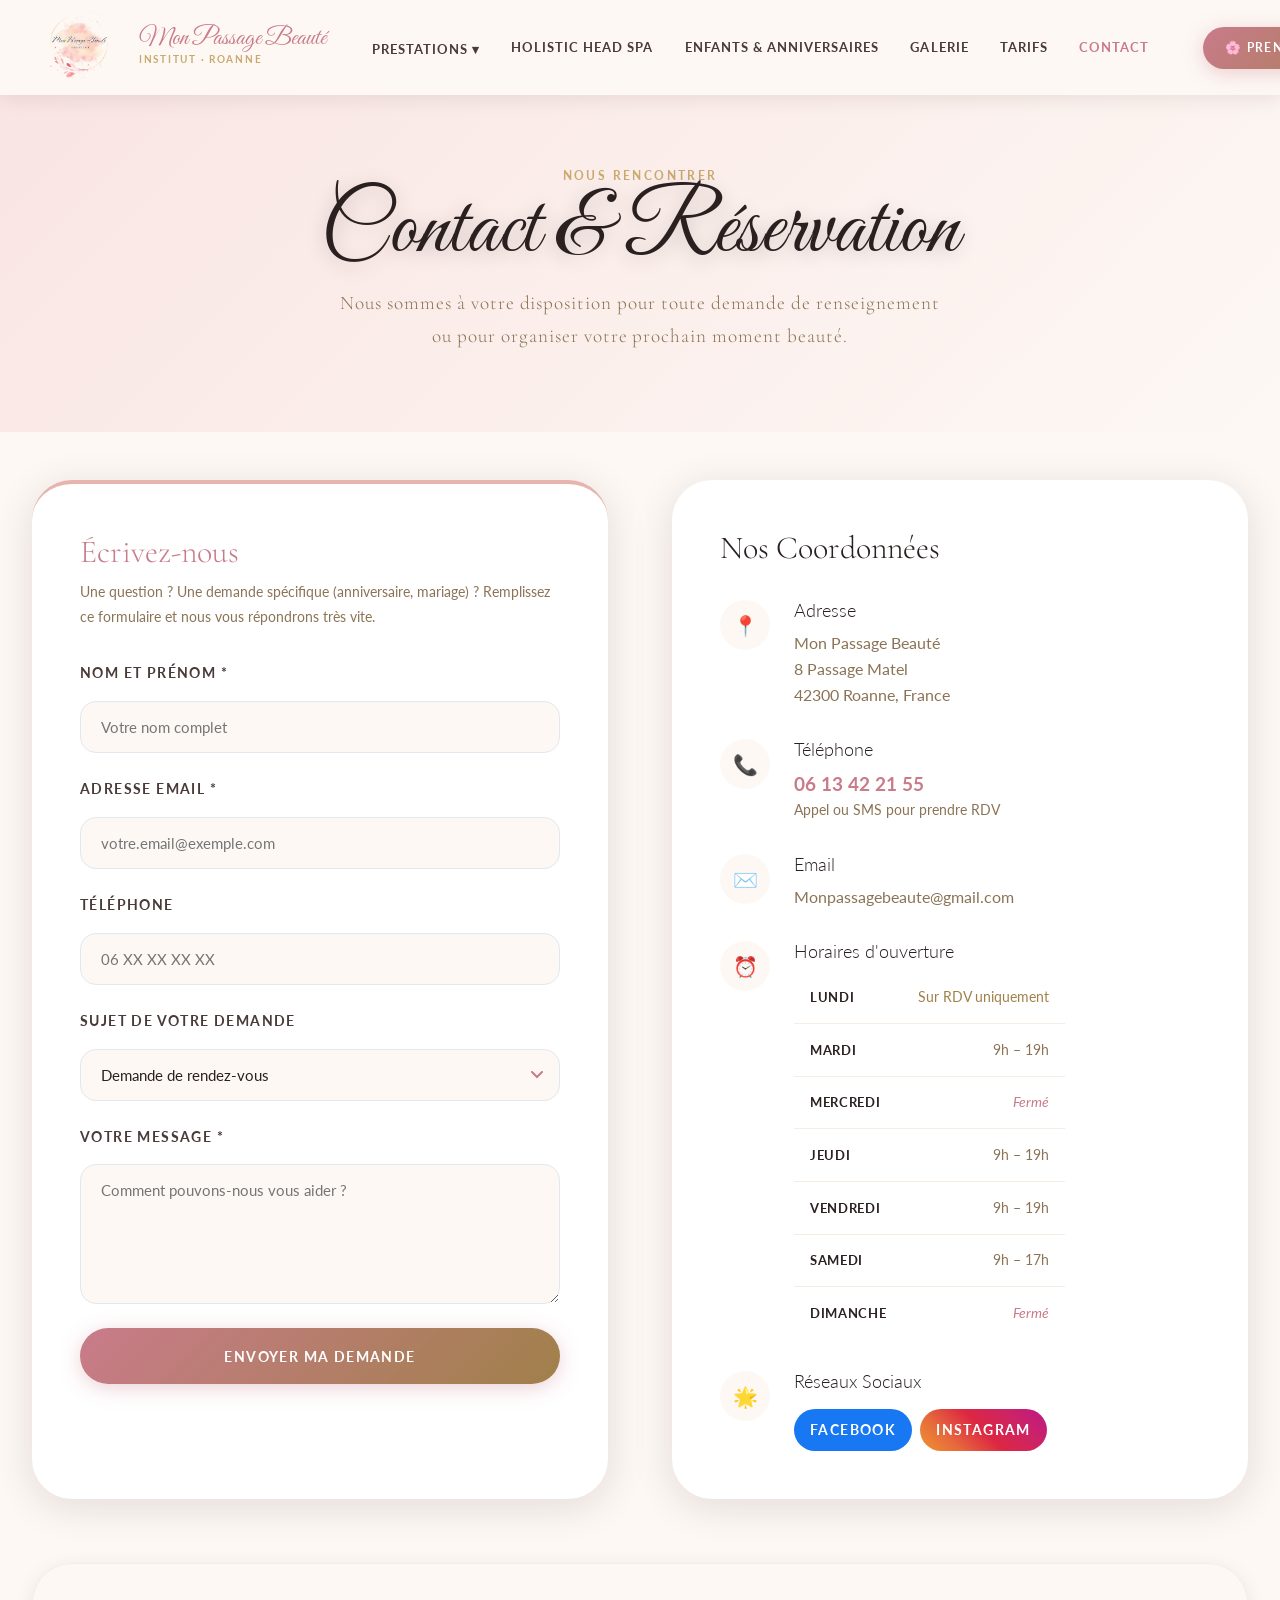
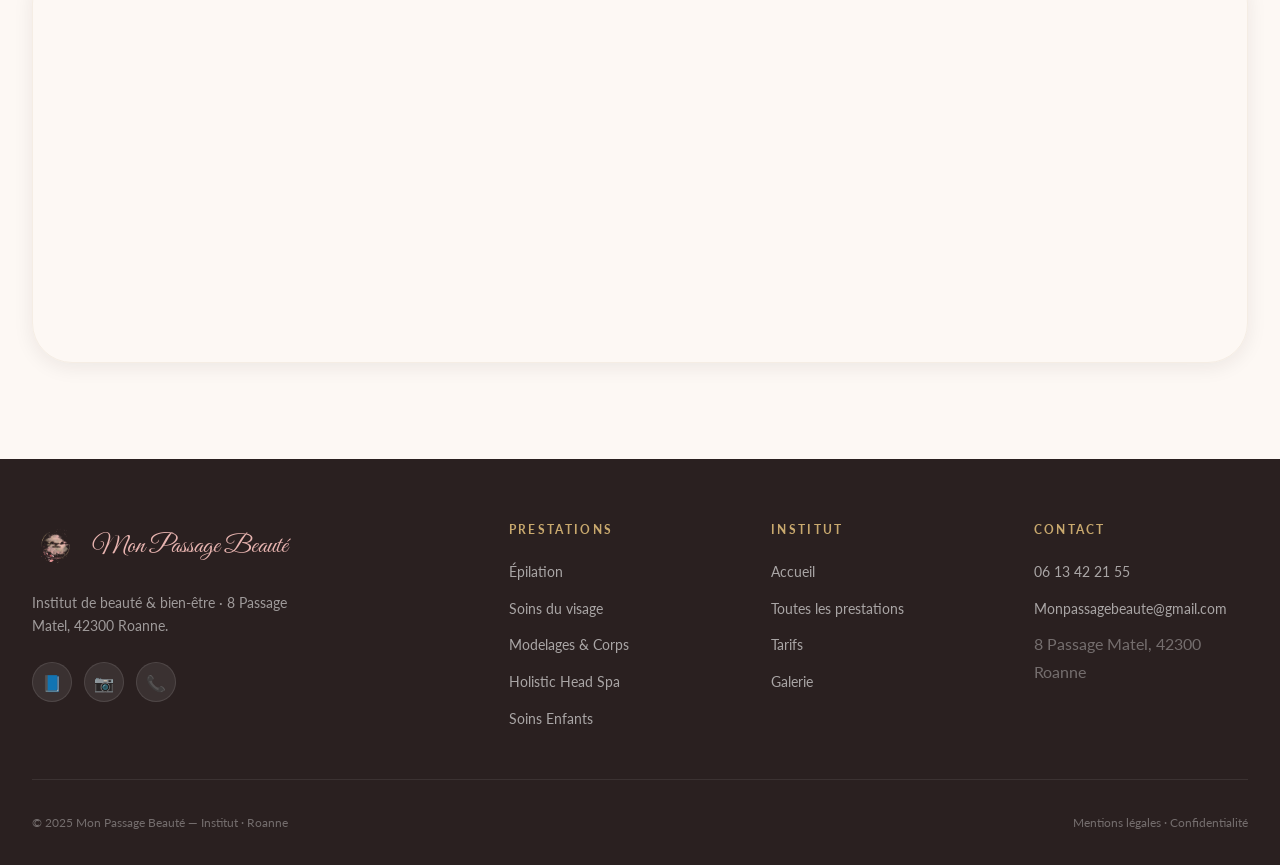
==== contact.html @ c28c37bc "feat: site Mon Passage Beaute - version initiale complete" ====
<!DOCTYPE html>
<html lang="fr">
<head>
  <meta charset="UTF-8">
  <meta name="viewport" content="width=device-width, initial-scale=1.0">
  <title>Contact & Réservation — Mon Passage Beauté · Roanne</title>
  <meta name="description" content="Prenez rendez-vous chez Mon Passage Beauté à Roanne. Contactez-nous par téléphone, email ou via notre formulaire. Institut situé au 8 Passage Matel, 42300 Roanne.">
  <link rel="stylesheet" href="css/style.css">
  <link rel="preconnect" href="https://fonts.googleapis.com">
  <link rel="preconnect" href="https://fonts.gstatic.com" crossorigin>
  <style>
    .contact-hero {
      background: linear-gradient(135deg, var(--rose-light), var(--cream));
      padding: 10rem 0 5rem;
      text-align: center;
    }
    
    .contact-grid {
      display: grid;
      grid-template-columns: 1fr 1fr;
      gap: 4rem;
      margin-top: -3rem;
      position: relative;
      z-index: 10;
    }

    .contact-card {
      background: var(--white);
      border-radius: var(--radius-xl);
      padding: 3rem;
      box-shadow: var(--shadow-card);
      border-top: 4px solid var(--rose);
    }

    /* Formulaire */
    .form-group { margin-bottom: 1.5rem; position: relative; }
    .form-label {
      display: block;
      font-size: 0.875rem;
      font-weight: 700;
      color: var(--dark-soft);
      margin-bottom: 0.5rem;
    }
    .form-control {
      width: 100%;
      padding: 1rem 1.25rem;
      border: 1px solid #e2e8f0;
      border-radius: var(--radius-md);
      background: var(--cream);
      font-family: var(--font-sans);
      font-size: 0.95rem;
      color: var(--dark);
      transition: var(--transition);
    }
    .form-control:focus {
      outline: none;
      border-color: var(--rose-deep);
      background: var(--white);
      box-shadow: 0 0 0 3px rgba(201,123,138,0.15);
    }
    .form-control.error { border-color: #ef4444; background: #fef2f2; }
    .form-error {
      color: #ef4444;
      font-size: 0.75rem;
      margin-top: 0.4rem;
      display: block;
      font-weight: 600;
    }
    .form-success {
      background: var(--rose-light);
      border: 1px solid var(--rose);
      color: var(--rose-deep);
      padding: 2rem;
      border-radius: var(--radius-lg);
      text-align: center;
      font-family: var(--font-serif);
      font-size: 1.25rem;
      animation: fadeUp 0.5s ease;
    }

    /* Infos */
    .contact-info-item {
      display: flex;
      gap: 1.5rem;
      margin-bottom: 2rem;
      align-items: flex-start;
    }
    .ci-icon {
      width: 50px; height: 50px;
      background: var(--cream);
      border-radius: 50%;
      display: flex; align-items: center; justify-content: center;
      font-size: 1.25rem;
      flex-shrink: 0;
      color: var(--rose-deep);
    }
    .ci-content h3 { font-size: 1.1rem; font-family: var(--font-sans); margin-bottom: 0.5rem; color: var(--dark); }
    .ci-content p, .ci-content a { color: var(--taupe); line-height: 1.6; }
    .ci-content a:hover { color: var(--rose-deep); text-decoration: underline; }

    /* Map */
    .map-container {
      width: 100%;
      height: 400px;
      border-radius: var(--radius-xl);
      overflow: hidden;
      margin-top: 4rem;
      box-shadow: var(--shadow-soft);
      border: 1px solid var(--cream-dark);
    }
    .map-container iframe { width: 100%; height: 100%; border: 0; }

    @media (max-width: 900px) {
      .contact-grid { grid-template-columns: 1fr; gap: 3rem; margin-top: 2rem; }
      .contact-hero { padding: 8rem 0 2rem; }
    }
  </style>
</head>
<body>

<!-- HEADER -->
<header class="header scrolled" id="header">
  <div class="header-inner">
    <a href="index.html" class="header-logo">
      <img src="assets/logo.png" alt="Logo Mon Passage Beauté" width="52" height="52">
      <div class="logo-text">
        <span class="logo-name">Mon Passage Beauté</span>
        <span class="logo-tagline">Institut · Roanne</span>
      </div>
    </a>
    <nav class="nav">
      <div class="nav-dropdown">
        <a href="prestations.html" class="nav-link">Prestations ▾</a>
        <div class="nav-dropdown-menu">
          <a href="prestations.html#epilation">💫 Épilation</a>
          <a href="prestations.html#soins-visage">✨ Soins du visage</a>
          <a href="prestations.html#modelages">🌿 Modelages & Corps</a>
          <a href="prestations.html#manucure">💅 Manucure & Pieds</a>
          <a href="prestations.html#maquillage">💋 Maquillage</a>
          <a href="prestations.html#regard">👁️ Beauté du regard</a>
        </div>
      </div>
      <a href="head-spa.html" class="nav-link">Holistic Head Spa</a>
      <a href="enfants.html" class="nav-link">Enfants & Anniversaires</a>
      <a href="galerie.html" class="nav-link">Galerie</a>
      <a href="tarifs.html" class="nav-link">Tarifs</a>
      <a href="contact.html" class="nav-link active">Contact</a>
    </nav>
    <div class="nav-cta-wrap">
      <a href="#rdv" class="btn btn-primary nav-cta">🌸 Prendre rendez-vous</a>
    </div>
    <button class="hamburger" id="hamburger" aria-label="Menu">
      <span></span><span></span><span></span>
    </button>
  </div>
</header>

<div class="mobile-nav" id="mobile-nav">
  <a href="index.html">Accueil</a>
  <div class="mobile-nav-divider"></div>
  <a href="prestations.html">Prestations</a>
  <a href="head-spa.html">Holistic Head Spa</a>
  <a href="enfants.html">Enfants & Anniversaires</a>
  <a href="galerie.html">Galerie</a>
  <a href="tarifs.html">Tarifs</a>
  <div class="mobile-nav-divider"></div>
  <a href="contact.html">Contact</a>
</div>

<!-- HERO -->
<section class="contact-hero">
  <div class="container">
    <span class="section-label reveal">Nous rencontrer</span>
    <h1 class="page-hero-title reveal delay-1" style="color: var(--dark);">Contact & Réservation</h1>
    <p class="section-subtitle reveal delay-2" style="max-width: 600px; margin: 0 auto;">Nous sommes à votre disposition pour toute demande de renseignement ou pour organiser votre prochain moment beauté.</p>
  </div>
</section>

<!-- MAIN CONTENT -->
<section class="section pt-0 pb-5" style="background: var(--cream);" id="rdv">
  <div class="container">
    <div class="contact-grid">
      
      <!-- FORMULAIRE -->
      <div class="contact-card reveal">
        <h2 style="font-family: var(--font-serif); font-size: 2rem; color: var(--rose-deep); margin-bottom: 0.5rem;">Écrivez-nous</h2>
        <p style="color: var(--taupe); font-size: 0.9rem; margin-bottom: 2rem;">Une question ? Une demande spécifique (anniversaire, mariage) ? Remplissez ce formulaire et nous vous répondrons très vite.</p>
        
        <form id="contact-form" novalidate>
          <div class="form-group">
            <label for="nom" class="form-label">Nom et Prénom *</label>
            <input type="text" id="nom" name="nom" class="form-control" placeholder="Votre nom complet" required>
          </div>
          
          <div class="form-group">
            <label for="email" class="form-label">Adresse Email *</label>
            <input type="email" id="email" name="email" class="form-control" placeholder="votre.email@exemple.com" required>
          </div>
          
          <div class="form-group">
            <label for="telephone" class="form-label">Téléphone</label>
            <input type="tel" id="telephone" name="telephone" class="form-control" placeholder="06 XX XX XX XX">
          </div>
          
          <div class="form-group">
            <label for="sujet" class="form-label">Sujet de votre demande</label>
            <select id="sujet" name="sujet" class="form-control">
              <option value="rdv">Demande de rendez-vous</option>
              <option value="info">Demande d'information</option>
              <option value="anniv">Organiser un anniversaire</option>
              <option value="mariage">Prestation mariage</option>
              <option value="autre">Autre demande</option>
            </select>
          </div>
          
          <div class="form-group">
            <label for="message" class="form-label">Votre Message *</label>
            <textarea id="message" name="message" class="form-control" rows="5" placeholder="Comment pouvons-nous vous aider ?" required></textarea>
          </div>
          
          <button type="submit" class="btn btn-primary" style="width: 100%; justify-content: center; padding: 1.2rem;">Envoyer ma demande</button>
        </form>
      </div>

      <!-- COORDONNÉES -->
      <div class="reveal delay-2">
        <div style="background: var(--white); border-radius: var(--radius-xl); padding: 3rem; box-shadow: var(--shadow-card);">
          <h2 style="font-family: var(--font-serif); font-size: 2rem; color: var(--dark); margin-bottom: 2rem;">Nos Coordonnées</h2>
          
          <div class="contact-info-item">
            <div class="ci-icon">📍</div>
            <div class="ci-content">
              <h3>Adresse</h3>
              <p>Mon Passage Beauté<br>8 Passage Matel<br>42300 Roanne, France</p>
            </div>
          </div>
          
          <div class="contact-info-item">
            <div class="ci-icon">📞</div>
            <div class="ci-content">
              <h3>Téléphone</h3>
              <p><a href="tel:0613422155" style="font-size: 1.2rem; font-weight: 700; color: var(--rose-deep);">06 13 42 21 55</a></p>
              <p style="font-size: 0.85rem;">Appel ou SMS pour prendre RDV</p>
            </div>
          </div>
          
          <div class="contact-info-item">
            <div class="ci-icon">✉️</div>
            <div class="ci-content">
              <h3>Email</h3>
              <p><a href="mailto:Monpassagebeaute@gmail.com">Monpassagebeaute@gmail.com</a></p>
            </div>
          </div>

          <div class="contact-info-item">
            <div class="ci-icon">⏰</div>
            <div class="ci-content">
              <h3>Horaires d'ouverture</h3>
              <table class="horaires-table" style="margin-top: 0.5rem; font-size: 0.9rem;">
                <tr><td>Lundi</td><td class="horaire-rdv">Sur RDV uniquement</td></tr>
                <tr><td>Mardi</td><td>9h – 19h</td></tr>
                <tr><td>Mercredi</td><td class="horaire-closed">Fermé</td></tr>
                <tr><td>Jeudi</td><td>9h – 19h</td></tr>
                <tr><td>Vendredi</td><td>9h – 19h</td></tr>
                <tr><td>Samedi</td><td>9h – 17h</td></tr>
                <tr><td>Dimanche</td><td class="horaire-closed">Fermé</td></tr>
              </table>
            </div>
          </div>
          
          <div class="contact-info-item" style="margin-bottom: 0;">
            <div class="ci-icon">🌟</div>
            <div class="ci-content">
              <h3>Réseaux Sociaux</h3>
              <div class="flex gap-1 mt-2">
                <a href="https://www.facebook.com/monpassagebeaute" target="_blank" rel="noopener" class="btn" style="background: #1877F2; color: white; border: none; padding: 0.6rem 1rem;">Facebook</a>
                <a href="https://www.instagram.com/monpassagebeaute" target="_blank" rel="noopener" class="btn" style="background: linear-gradient(45deg, #f09433, #e6683c, #dc2743, #cc2366, #bc1888); color: white; border: none; padding: 0.6rem 1rem;">Instagram</a>
              </div>
            </div>
          </div>
        </div>
      </div>
    </div>

    <!-- MAP -->
    <div class="map-container reveal">
      <iframe 
        src="https://www.google.com/maps/embed?pb=!1m18!1m12!1m3!1d2771.691888998031!2d4.072213776269931!3d46.03728397108343!2m3!1f0!2f0!3f0!3m2!1i1024!2i768!4f13.1!3m3!1m2!1s0x47f4019a3b906a5b%3A0x6b5c3b123456789!2s8%20Passage%20Matel%2C%2042300%20Roanne!5e0!3m2!1sfr!2sfr!4v1700000000000!5m2!1sfr!2sfr" 
        allowfullscreen="" 
        loading="lazy" 
        referrerpolicy="no-referrer-when-downgrade"
        title="Carte Google Maps Institut Mon Passage Beauté">
      </iframe>
    </div>
  </div>
</section>

<!-- FOOTER -->
<footer class="footer">
  <div class="container">
    <div class="footer-grid">
      <div class="footer-brand">
        <div class="footer-logo">
          <img src="assets/logo.png" alt="Logo Mon Passage Beauté" width="48" height="48">
          <span class="footer-brand-name">Mon Passage Beauté</span>
        </div>
        <p class="footer-brand-desc">Institut de beauté & bien-être · 8 Passage Matel, 42300 Roanne.</p>
        <div class="footer-socials">
          <a href="https://www.facebook.com/monpassagebeaute" target="_blank" rel="noopener" class="footer-social">📘</a>
          <a href="https://www.instagram.com/monpassagebeaute" target="_blank" rel="noopener" class="footer-social">📷</a>
          <a href="tel:0613422155" class="footer-social">📞</a>
        </div>
      </div>
      <div class="footer-col">
        <h4>Prestations</h4>
        <ul class="footer-links">
          <li><a href="prestations.html#epilation">Épilation</a></li>
          <li><a href="prestations.html#soins-visage">Soins du visage</a></li>
          <li><a href="prestations.html#modelages">Modelages & Corps</a></li>
          <li><a href="head-spa.html">Holistic Head Spa</a></li>
          <li><a href="enfants.html">Soins Enfants</a></li>
        </ul>
      </div>
      <div class="footer-col">
        <h4>Institut</h4>
        <ul class="footer-links">
          <li><a href="index.html">Accueil</a></li>
          <li><a href="prestations.html">Toutes les prestations</a></li>
          <li><a href="tarifs.html">Tarifs</a></li>
          <li><a href="galerie.html">Galerie</a></li>
        </ul>
      </div>
      <div class="footer-col">
        <h4>Contact</h4>
        <ul class="footer-links">
          <li><a href="tel:0613422155">06 13 42 21 55</a></li>
          <li><a href="mailto:Monpassagebeaute@gmail.com">Monpassagebeaute@gmail.com</a></li>
          <li><span style="color: rgba(255,255,255,0.35);">8 Passage Matel, 42300 Roanne</span></li>
        </ul>
      </div>
    </div>
    <div class="footer-bottom">
      <p>© 2025 Mon Passage Beauté — Institut · Roanne</p>
      <p><a href="#" style="color: rgba(255,255,255,0.35);">Mentions légales</a> · <a href="#" style="color: rgba(255,255,255,0.35);">Confidentialité</a></p>
    </div>
  </div>
</footer>

<button class="scroll-top" id="scroll-top">↑</button>

<script src="js/main.js?v=2"></script>
</body>
</html>
---- css/style.css ----
/* ============================================================
   MON PASSAGE BEAUTÉ — Design System Complet
   ============================================================ */

/* ── Google Fonts ── */
@import url('https://fonts.googleapis.com/css2?family=Great+Vibes&family=Cormorant+Garamond:ital,wght@0,300;0,400;0,500;0,600;1,300;1,400&family=Lato:wght@300;400;700&display=swap');

/* ── Variables CSS ── */
:root {
  --cream:       #fdf8f4;
  --cream-dark:  #f5ede4;
  --rose-light:  #f9e4e2;
  --rose:        #e8b4b0;
  --rose-deep:   #c97b8a;
  --gold:        #c9a96e;
  --gold-light:  #e8d5b0;
  --gold-dark:   #a0804a;
  --taupe:       #8b7355;
  --taupe-light: #b5a08a;
  --dark:        #2a2020;
  --dark-soft:   #4a3a3a;
  --white:       #ffffff;

  --font-script: 'Great Vibes', cursive;
  --font-serif:  'Cormorant Garamond', Georgia, serif;
  --font-sans:   'Lato', sans-serif;

  --shadow-soft: 0 4px 20px rgba(42, 20, 20, 0.08);
  --shadow-card: 0 8px 40px rgba(42, 20, 20, 0.12);
  --shadow-hover:0 16px 60px rgba(42, 20, 20, 0.18);

  --radius-sm:   8px;
  --radius-md:   16px;
  --radius-lg:   24px;
  --radius-xl:   40px;

  --transition:  all 0.35s cubic-bezier(0.4, 0, 0.2, 1);
  --transition-slow: all 0.6s cubic-bezier(0.4, 0, 0.2, 1);

  --max-width:   1280px;
  --header-h:    95px;
}

/* ── Reset & Base ── */
*, *::before, *::after { box-sizing: border-box; margin: 0; padding: 0; }

html { font-size: 16px; }

body {
  font-family: var(--font-sans);
  background-color: var(--cream);
  color: var(--dark);
  line-height: 1.7;
}

img { max-width: 100%; height: auto; display: block; }
a  { color: inherit; text-decoration: none; }
ul { list-style: none; }
button { cursor: pointer; border: none; background: none; font-family: inherit; }

/* ── Typography ── */
.script    { font-family: var(--font-script); }
.serif     { font-family: var(--font-serif); }
.sans      { font-family: var(--font-sans); }

h1, h2, h3, h4 { font-family: var(--font-serif); font-weight: 300; line-height: 1.25; color: var(--dark); }

.section-title {
  font-family: var(--font-script);
  font-size: clamp(2.5rem, 5vw, 3.8rem);
  color: var(--rose-deep);
  line-height: 1.1;
  margin-bottom: 0.5rem;
}

.section-subtitle {
  font-family: var(--font-serif);
  font-size: clamp(1rem, 2vw, 1.2rem);
  color: var(--taupe);
  font-weight: 300;
  letter-spacing: 0.05em;
  margin-bottom: 1rem;
}

.section-label {
  font-family: var(--font-sans);
  font-size: 0.75rem;
  font-weight: 700;
  letter-spacing: 0.2em;
  text-transform: uppercase;
  color: var(--gold);
}

/* ── Layout ── */
.container {
  max-width: var(--max-width);
  margin: 0 auto;
  padding: 0 2rem;
}

.section {
  padding: 6rem 0;
}

.section-header {
  text-align: center;
  margin-bottom: 4rem;
}

.section-divider {
  width: 80px;
  height: 2px;
  background: linear-gradient(90deg, transparent, var(--gold), transparent);
  margin: 1.5rem auto;
}

/* ── Buttons ── */
.btn {
  display: inline-flex;
  align-items: center;
  gap: 0.5rem;
  padding: 0.9rem 2.2rem;
  border-radius: var(--radius-xl);
  font-family: var(--font-sans);
  font-size: 0.875rem;
  font-weight: 700;
  letter-spacing: 0.1em;
  text-transform: uppercase;
  transition: var(--transition);
  white-space: nowrap;
}

.btn-primary {
  background: linear-gradient(135deg, var(--rose-deep), var(--gold-dark));
  color: var(--white);
  box-shadow: 0 4px 20px rgba(201, 123, 138, 0.35);
}
.btn-primary:hover {
  transform: translateY(-3px);
  box-shadow: 0 8px 30px rgba(201, 123, 138, 0.5);
}

.btn-secondary {
  background: transparent;
  color: var(--rose-deep);
  border: 1.5px solid var(--rose-deep);
}
.btn-secondary:hover {
  background: var(--rose-deep);
  color: var(--white);
  transform: translateY(-2px);
}

.btn-gold {
  background: linear-gradient(135deg, var(--gold), var(--gold-dark));
  color: var(--white);
  box-shadow: 0 4px 20px rgba(201, 169, 110, 0.35);
}
.btn-gold:hover {
  transform: translateY(-3px);
  box-shadow: 0 8px 30px rgba(201, 169, 110, 0.5);
}

.btn-ghost {
  background: rgba(255,255,255,0.15);
  color: var(--white);
  border: 1.5px solid rgba(255,255,255,0.5);
  backdrop-filter: blur(8px);
}
.btn-ghost:hover {
  background: rgba(255,255,255,0.25);
  border-color: var(--white);
  transform: translateY(-2px);
}

/* ── Header ── */
.header {
  position: fixed;
  top: 0; left: 0; right: 0;
  z-index: 1000;
  height: var(--header-h);
  display: flex;
  align-items: center;
  transition: var(--transition);
  padding: 0 2rem;
}

.header.transparent {
  background: transparent;
}

.header.scrolled {
  background: rgba(253, 248, 244, 0.97);
  backdrop-filter: blur(20px);
  box-shadow: 0 2px 20px rgba(42,20,20,0.1);
}

.header-inner {
  max-width: var(--max-width);
  width: 100%;
  margin: 0 auto;
  display: flex;
  align-items: center;
  justify-content: space-between;
  gap: 2rem;
}

.header-logo {
  display: flex;
  align-items: center;
  gap: 0.75rem;
  flex-shrink: 0;
}

.header-logo img {
  width: 95px;
  height: 95px;
  object-fit: contain;
  transition: var(--transition);
}

.header-logo:hover img { transform: scale(1.06); }

.logo-text {
  display: flex;
  flex-direction: column;
}

.logo-name {
  font-family: var(--font-script);
  font-size: 1.55rem;
  color: var(--rose-deep);
  line-height: 1;
}

.header.transparent .logo-name { color: var(--white); text-shadow: 0 2px 8px rgba(0,0,0,0.3); }

.logo-tagline {
  font-family: var(--font-sans);
  font-size: 0.6rem;
  font-weight: 700;
  letter-spacing: 0.18em;
  text-transform: uppercase;
  color: var(--gold);
}

.header.transparent .logo-tagline { color: var(--gold-light); }

.nav {
  display: flex;
  align-items: center;
  gap: 0.25rem;
}

.nav-link {
  font-family: var(--font-sans);
  font-size: 0.8rem;
  font-weight: 700;
  letter-spacing: 0.08em;
  text-transform: uppercase;
  color: var(--dark-soft);
  padding: 0.5rem 0.85rem;
  border-radius: var(--radius-sm);
  transition: var(--transition);
  white-space: nowrap;
}

.nav-link:hover { color: var(--rose-deep); background: var(--rose-light); }
.nav-link.active { color: var(--rose-deep); }

.header.transparent .nav-link { color: rgba(255,255,255,0.9); }
.header.transparent .nav-link:hover { color: var(--white); background: rgba(255,255,255,0.15); }

.nav-dropdown {
  position: relative;
}

.nav-dropdown-menu {
  position: absolute;
  top: calc(100% + 0.5rem);
  left: 50%;
  transform: translateX(-50%) translateY(-10px);
  min-width: 220px;
  background: var(--white);
  border-radius: var(--radius-md);
  box-shadow: var(--shadow-card);
  padding: 0.75rem;
  opacity: 0;
  visibility: hidden;
  transition: var(--transition);
  z-index: 100;
}

.nav-dropdown:hover .nav-dropdown-menu {
  opacity: 1;
  visibility: visible;
  transform: translateX(-50%) translateY(0);
}

.nav-dropdown-menu a {
  display: block;
  padding: 0.6rem 1rem;
  font-size: 0.82rem;
  color: var(--dark-soft);
  border-radius: var(--radius-sm);
  transition: var(--transition);
  letter-spacing: 0.05em;
}

.nav-dropdown-menu a:hover {
  background: var(--rose-light);
  color: var(--rose-deep);
  padding-left: 1.4rem;
}

.nav-cta {
  margin-left: 0.5rem;
  padding: 0.65rem 1.4rem;
  font-size: 0.78rem;
}

/* Hamburger */
.hamburger {
  display: none;
  flex-direction: column;
  gap: 5px;
  padding: 8px;
  border-radius: var(--radius-sm);
  z-index: 1001;
}

.hamburger span {
  display: block;
  width: 24px;
  height: 2px;
  background: var(--dark);
  border-radius: 2px;
  transition: var(--transition);
}

.header.transparent .hamburger span { background: var(--white); }

.hamburger.active span:nth-child(1) { transform: translateY(7px) rotate(45deg); }
.hamburger.active span:nth-child(2) { opacity: 0; }
.hamburger.active span:nth-child(3) { transform: translateY(-7px) rotate(-45deg); }

/* Mobile Nav */
.mobile-nav {
  display: none;
  position: fixed;
  top: 0; left: 0; right: 0; bottom: 0;
  background: var(--cream);
  z-index: 999;
  flex-direction: column;
  align-items: center;
  justify-content: center;
  gap: 1.5rem;
  opacity: 0;
  transition: var(--transition-slow);
}

.mobile-nav.open {
  opacity: 1;
}

.mobile-nav a {
  font-family: var(--font-serif);
  font-size: 1.8rem;
  font-weight: 300;
  color: var(--dark);
  transition: var(--transition);
  text-align: center;
}

.mobile-nav a:hover { color: var(--rose-deep); }

.mobile-nav-divider {
  width: 40px;
  height: 1px;
  background: var(--gold);
  margin: 0.5rem 0;
}

/* ── Hero ── */
.hero {
  position: relative;
  height: 100vh;
  min-height: 600px;
  display: flex;
  align-items: center;
  justify-content: center;
  overflow: hidden;
  text-align: center;
}

.hero-bg {
  position: absolute;
  inset: 0;
  background-size: cover;
  background-position: center;
  background-repeat: no-repeat;
  transform: scale(1.05);
  transition: transform 8s ease;
}

.hero-bg::after {
  content: '';
  position: absolute;
  inset: 0;
  background: linear-gradient(
    to bottom,
    rgba(42, 20, 20, 0.25) 0%,
    rgba(42, 20, 20, 0.45) 50%,
    rgba(42, 20, 20, 0.65) 100%
  );
}

.hero.loaded .hero-bg { transform: scale(1); }

.hero-content {
  position: relative;
  z-index: 1;
  max-width: 900px;
  padding: 0 2rem;
}

.hero-label {
  display: inline-block;
  font-size: 0.75rem;
  font-weight: 700;
  letter-spacing: 0.25em;
  text-transform: uppercase;
  color: var(--gold-light);
  margin-bottom: 1.5rem;
  opacity: 0;
  transform: translateY(20px);
  animation: fadeUp 0.8s 0.3s ease forwards;
}

.hero-title {
  font-family: var(--font-script);
  font-size: clamp(3.5rem, 9vw, 7rem);
  color: var(--white);
  line-height: 1;
  text-shadow: 0 4px 30px rgba(0,0,0,0.3);
  margin-bottom: 0.5rem;
  opacity: 0;
  transform: translateY(30px);
  animation: fadeUp 0.9s 0.5s ease forwards;
}

.hero-subtitle {
  font-family: var(--font-serif);
  font-size: clamp(1.1rem, 2.5vw, 1.5rem);
  color: rgba(255,255,255,0.9);
  font-weight: 300;
  letter-spacing: 0.05em;
  margin-bottom: 2.5rem;
  opacity: 0;
  transform: translateY(20px);
  animation: fadeUp 0.9s 0.7s ease forwards;
}

.hero-ctas {
  display: flex;
  gap: 1rem;
  justify-content: center;
  flex-wrap: wrap;
  opacity: 0;
  transform: translateY(20px);
  animation: fadeUp 0.9s 0.9s ease forwards;
}

.hero-scroll {
  position: absolute;
  bottom: 2rem;
  left: 50%;
  transform: translateX(-50%);
  display: flex;
  flex-direction: column;
  align-items: center;
  gap: 0.5rem;
  color: rgba(255,255,255,0.7);
  font-size: 0.7rem;
  letter-spacing: 0.15em;
  text-transform: uppercase;
  animation: bounce 2s infinite;
  z-index: 1;
}

.hero-scroll::after {
  content: '';
  width: 1px;
  height: 40px;
  background: linear-gradient(to bottom, rgba(255,255,255,0.7), transparent);
}

/* ── Cards ── */
.card {
  background: var(--white);
  border-radius: var(--radius-lg);
  overflow: hidden;
  box-shadow: var(--shadow-soft);
  transition: var(--transition);
}

.card:hover {
  transform: translateY(-6px);
  box-shadow: var(--shadow-hover);
}

.card-img {
  width: 100%;
  aspect-ratio: 4/3;
  object-fit: cover;
  transition: var(--transition-slow);
}

.card:hover .card-img { transform: scale(1.04); }

.card-body {
  padding: 1.75rem;
}

.card-category {
  font-size: 0.7rem;
  font-weight: 700;
  letter-spacing: 0.2em;
  text-transform: uppercase;
  color: var(--gold);
  margin-bottom: 0.5rem;
}

.card-title {
  font-family: var(--font-serif);
  font-size: 1.25rem;
  color: var(--dark);
  margin-bottom: 0.5rem;
}

.card-desc {
  font-size: 0.9rem;
  color: var(--taupe);
  line-height: 1.6;
  margin-bottom: 1.25rem;
}

.card-footer {
  display: flex;
  align-items: center;
  justify-content: space-between;
  gap: 0.5rem;
  flex-wrap: wrap;
}

.price-badge {
  font-family: var(--font-serif);
  font-size: 1.3rem;
  font-weight: 400;
  color: var(--rose-deep);
}

.duration-badge {
  font-size: 0.78rem;
  color: var(--taupe-light);
  background: var(--cream-dark);
  padding: 0.25rem 0.75rem;
  border-radius: 20px;
}

/* ── Prestation Category Grid ── */
.categories-grid {
  display: grid;
  grid-template-columns: repeat(auto-fill, minmax(260px, 1fr));
  gap: 1.5rem;
}

.category-card {
  position: relative;
  border-radius: var(--radius-lg);
  overflow: hidden;
  aspect-ratio: 3/2;
  cursor: pointer;
  background: var(--cream-dark);
  transition: var(--transition);
}

.category-card:hover { transform: translateY(-4px); box-shadow: var(--shadow-hover); }

.category-card-bg {
  position: absolute;
  inset: 0;
  background-size: cover;
  background-position: center;
  transition: var(--transition-slow);
}

.category-card:hover .category-card-bg { transform: scale(1.06); }

.category-card-overlay {
  position: absolute;
  inset: 0;
  background: linear-gradient(to top, rgba(42,20,20,0.75) 0%, rgba(42,20,20,0.1) 60%);
  transition: var(--transition);
}

.category-card:hover .category-card-overlay {
  background: linear-gradient(to top, rgba(201,123,138,0.8) 0%, rgba(42,20,20,0.2) 60%);
}

.category-card-icon {
  position: absolute;
  top: 1rem;
  right: 1rem;
  width: 44px;
  height: 44px;
  background: rgba(255,255,255,0.2);
  backdrop-filter: blur(8px);
  border-radius: 50%;
  display: flex;
  align-items: center;
  justify-content: center;
  font-size: 1.3rem;
  border: 1px solid rgba(255,255,255,0.3);
}

.category-card-content {
  position: absolute;
  bottom: 0;
  left: 0; right: 0;
  padding: 1.5rem;
}

.category-card-title {
  font-family: var(--font-serif);
  font-size: 1.2rem;
  color: var(--white);
  font-weight: 400;
  margin-bottom: 0.25rem;
}

.category-card-count {
  font-size: 0.75rem;
  color: rgba(255,255,255,0.75);
  letter-spacing: 0.1em;
}

/* ── Prestation List (tarifs style) ── */
.prestation-list { display: flex; flex-direction: column; gap: 0; }

.prestation-item {
  display: flex;
  align-items: baseline;
  justify-content: space-between;
  gap: 1rem;
  padding: 1rem 0;
  border-bottom: 1px dashed var(--cream-dark);
  transition: var(--transition);
}

.prestation-item:last-child { border-bottom: none; }
.prestation-item:hover { padding-left: 0.5rem; }

.prestation-name {
  font-family: var(--font-serif);
  font-size: 1rem;
  color: var(--dark-soft);
  flex: 1;
}

.prestation-duration {
  font-size: 0.78rem;
  color: var(--taupe-light);
  white-space: nowrap;
}

.prestation-dots {
  flex: 1;
  border-bottom: 1px dotted var(--rose-light);
  margin: 0 0.5rem;
  min-width: 20px;
}

.prestation-price {
  font-family: var(--font-serif);
  font-size: 1.1rem;
  color: var(--rose-deep);
  white-space: nowrap;
  font-weight: 400;
}

.prestation-confirm {
  font-size: 0.7rem;
  color: var(--gold);
  font-style: italic;
}

/* ── Tarif Section ── */
.tarif-category {
  background: var(--white);
  border-radius: var(--radius-lg);
  padding: 2.5rem;
  box-shadow: var(--shadow-soft);
  margin-bottom: 2rem;
}

.tarif-category-header {
  display: flex;
  align-items: center;
  gap: 1rem;
  margin-bottom: 2rem;
  padding-bottom: 1.25rem;
  border-bottom: 1px solid var(--rose-light);
}

.tarif-category-icon {
  width: 52px;
  height: 52px;
  background: var(--rose-light);
  border-radius: 50%;
  display: flex;
  align-items: center;
  justify-content: center;
  font-size: 1.4rem;
  flex-shrink: 0;
}

.tarif-category-name {
  font-family: var(--font-script);
  font-size: 2rem;
  color: var(--rose-deep);
}

/* ── Head Spa Cards ── */
.headspa-grid {
  display: flex;
  flex-wrap: wrap;
  justify-content: center;
  gap: 2rem;
}

.headspa-card {
  width: 100%;
  max-width: 360px;
  background: var(--white);
  border-radius: var(--radius-lg);
  overflow: hidden;
  box-shadow: var(--shadow-soft);
  transition: var(--transition);
  border: 1px solid var(--rose-light);
}

.headspa-card:hover {
  transform: translateY(-6px);
  box-shadow: var(--shadow-hover);
  border-color: var(--gold-light);
}

.headspa-card-img {
  width: 100%;
  aspect-ratio: 16/9;
  object-fit: cover;
  object-position: center top;
  transition: var(--transition-slow);
  filter: brightness(0.95);
}

.headspa-card:hover .headspa-card-img {
  transform: scale(1.04);
  filter: brightness(1);
}

.headspa-card-body {
  padding: 2rem;
}

.headspa-card-tag {
  display: inline-block;
  font-size: 0.7rem;
  font-weight: 700;
  letter-spacing: 0.2em;
  text-transform: uppercase;
  color: var(--white);
  background: linear-gradient(135deg, var(--gold), var(--gold-dark));
  padding: 0.3rem 0.9rem;
  border-radius: 20px;
  margin-bottom: 1rem;
}

.headspa-card-title {
  font-family: var(--font-script);
  font-size: 2rem;
  color: var(--rose-deep);
  margin-bottom: 0.25rem;
  line-height: 1.1;
}

.headspa-card-meta {
  display: flex;
  gap: 1rem;
  align-items: center;
  margin-bottom: 1.5rem;
}

.headspa-duration {
  font-size: 0.85rem;
  color: var(--taupe);
  display: flex;
  align-items: center;
  gap: 0.35rem;
}

.headspa-price {
  font-family: var(--font-serif);
  font-size: 1.6rem;
  color: var(--rose-deep);
}

.headspa-features {
  display: flex;
  flex-direction: column;
  gap: 0.5rem;
  margin-bottom: 1.75rem;
}

.headspa-feature {
  display: flex;
  align-items: flex-start;
  gap: 0.6rem;
  font-size: 0.875rem;
  color: var(--dark-soft);
  line-height: 1.5;
}

.headspa-feature::before {
  content: '✦';
  color: var(--gold);
  font-size: 0.6rem;
  margin-top: 0.35rem;
  flex-shrink: 0;
}

/* ── Enfants Cards ── */
.enfants-grid {
  display: grid;
  grid-template-columns: repeat(auto-fill, minmax(240px, 1fr));
  gap: 1.5rem;
}

.enfant-card {
  background: var(--white);
  border-radius: var(--radius-lg);
  padding: 2rem;
  box-shadow: var(--shadow-soft);
  text-align: center;
  transition: var(--transition);
  border-top: 3px solid var(--rose);
}

.enfant-card:hover {
  transform: translateY(-6px);
  box-shadow: var(--shadow-hover);
  border-top-color: var(--rose-deep);
}

.enfant-card-emoji {
  font-size: 2.5rem;
  margin-bottom: 1rem;
  display: block;
}

.enfant-card-title {
  font-family: var(--font-serif);
  font-size: 1.15rem;
  color: var(--dark);
  margin-bottom: 0.35rem;
}

.enfant-card-desc {
  font-size: 0.85rem;
  color: var(--taupe);
  margin-bottom: 1.25rem;
  min-height: 3rem;
}

.enfant-card-footer {
  display: flex;
  justify-content: center;
  gap: 1rem;
  align-items: center;
}

/* ── Galerie ── */
.gallery-grid {
  display: grid;
  grid-template-columns: repeat(3, 1fr);
  gap: 0.75rem;
}

.gallery-item {
  position: relative;
  overflow: hidden;
  border-radius: var(--radius-md);
  cursor: pointer;
  aspect-ratio: 1;
  background: var(--cream-dark);
}

.gallery-item:first-child,
.gallery-item:nth-child(4) {
  grid-column: span 2;
  aspect-ratio: 2/1;
}

.gallery-item img {
  width: 100%;
  height: 100%;
  object-fit: cover;
  transition: var(--transition-slow);
}

.gallery-item:hover img { transform: scale(1.08); }

.gallery-overlay {
  position: absolute;
  inset: 0;
  background: rgba(201,123,138,0);
  display: flex;
  align-items: center;
  justify-content: center;
  transition: var(--transition);
  color: var(--white);
  font-size: 2rem;
}

.gallery-item:hover .gallery-overlay {
  background: rgba(201,123,138,0.4);
}

/* Gallery Placeholder */
.gallery-placeholder {
  display: flex;
  flex-direction: column;
  align-items: center;
  justify-content: center;
  gap: 0.75rem;
  background: linear-gradient(135deg, var(--cream-dark), var(--rose-light));
  color: var(--taupe);
  font-size: 0.8rem;
  text-align: center;
  padding: 1rem;
  border: 2px dashed var(--rose);
}

.gallery-placeholder .ph-icon {
  font-size: 2.5rem;
  opacity: 0.5;
}

/* ── Lightbox ── */
.lightbox {
  position: fixed;
  inset: 0;
  background: rgba(0,0,0,0.92);
  z-index: 9999;
  display: flex;
  align-items: center;
  justify-content: center;
  padding: 2rem;
  opacity: 0;
  visibility: hidden;
  transition: var(--transition);
}

.lightbox.open {
  opacity: 1;
  visibility: visible;
}

.lightbox img {
  max-width: 100%;
  max-height: 90vh;
  object-fit: contain;
  border-radius: var(--radius-md);
}

.lightbox-close {
  position: absolute;
  top: 1.5rem;
  right: 1.5rem;
  width: 48px;
  height: 48px;
  background: rgba(255,255,255,0.15);
  border-radius: 50%;
  display: flex;
  align-items: center;
  justify-content: center;
  color: var(--white);
  font-size: 1.5rem;
  cursor: pointer;
  transition: var(--transition);
}

.lightbox-close:hover { background: rgba(255,255,255,0.25); }

/* ── Info Section ── */
.info-grid {
  display: grid;
  grid-template-columns: repeat(3, 1fr);
  gap: 2rem;
}

.info-card {
  text-align: center;
  padding: 2.5rem 2rem;
  background: var(--white);
  border-radius: var(--radius-lg);
  box-shadow: var(--shadow-soft);
  transition: var(--transition);
}

.info-card:hover { transform: translateY(-4px); box-shadow: var(--shadow-card); }

.info-card-icon {
  width: 64px;
  height: 64px;
  background: linear-gradient(135deg, var(--rose-light), var(--cream-dark));
  border-radius: 50%;
  display: flex;
  align-items: center;
  justify-content: center;
  font-size: 1.75rem;
  margin: 0 auto 1.25rem;
}

.info-card-title {
  font-family: var(--font-serif);
  font-size: 1.1rem;
  color: var(--dark);
  margin-bottom: 0.75rem;
}

.info-card-content {
  font-size: 0.9rem;
  color: var(--taupe);
  line-height: 1.8;
}

.info-card-content a {
  color: var(--rose-deep);
  transition: var(--transition);
}

.info-card-content a:hover { color: var(--gold-dark); text-decoration: underline; }

/* ── Horaires ── */
.horaires-table {
  width: 100%;
  border-collapse: collapse;
}

.horaires-table tr {
  border-bottom: 1px solid var(--cream-dark);
  transition: var(--transition);
}

.horaires-table tr:hover { background: var(--rose-light); }
.horaires-table tr:last-child { border-bottom: none; }

.horaires-table td {
  padding: 0.85rem 1rem;
  font-size: 0.9rem;
}

.horaires-table td:first-child {
  font-weight: 700;
  color: var(--dark);
  text-transform: uppercase;
  letter-spacing: 0.05em;
  font-size: 0.82rem;
}

.horaires-table td:last-child { color: var(--taupe); text-align: right; }

.horaire-closed { color: var(--rose-deep) !important; font-style: italic; }
.horaire-rdv { color: var(--gold-dark) !important; }

/* ── Contact Form ── */
.contact-form {
  display: flex;
  flex-direction: column;
  gap: 1.25rem;
}

.form-row {
  display: grid;
  grid-template-columns: 1fr 1fr;
  gap: 1.25rem;
}

.form-group {
  display: flex;
  flex-direction: column;
  gap: 0.5rem;
}

.form-label {
  font-size: 0.78rem;
  font-weight: 700;
  letter-spacing: 0.1em;
  text-transform: uppercase;
  color: var(--taupe);
}

.form-control {
  padding: 0.9rem 1.2rem;
  border: 1.5px solid var(--rose-light);
  border-radius: var(--radius-md);
  font-family: var(--font-sans);
  font-size: 0.9rem;
  color: var(--dark);
  background: var(--white);
  transition: var(--transition);
  outline: none;
}

.form-control:focus {
  border-color: var(--rose-deep);
  box-shadow: 0 0 0 3px rgba(201,123,138,0.12);
}

.form-control.error { border-color: #e05252; }
.form-error { font-size: 0.78rem; color: #e05252; margin-top: 0.25rem; }
.form-success { 
  padding: 1.5rem;
  background: linear-gradient(135deg, var(--rose-light), var(--cream-dark));
  border-radius: var(--radius-md);
  text-align: center;
  font-family: var(--font-serif);
  font-size: 1.1rem;
  color: var(--rose-deep);
}

textarea.form-control {
  resize: vertical;
  min-height: 140px;
}

select.form-control {
  cursor: pointer;
  appearance: none;
  background-image: url("data:image/svg+xml,%3Csvg xmlns='http://www.w3.org/2000/svg' width='12' height='8' viewBox='0 0 12 8'%3E%3Cpath d='M1 1l5 5 5-5' stroke='%23c97b8a' stroke-width='2' fill='none' stroke-linecap='round'/%3E%3C/svg%3E");
  background-repeat: no-repeat;
  background-position: right 1rem center;
  padding-right: 2.5rem;
}

/* ── CTA Banner ── */
.cta-banner {
  background: linear-gradient(135deg, var(--rose-deep) 0%, var(--gold-dark) 100%);
  padding: 5rem 2rem;
  text-align: center;
  position: relative;
  overflow: hidden;
}

.cta-banner::before {
  content: '';
  position: absolute;
  inset: 0;
  background: url("data:image/svg+xml,%3Csvg width='60' height='60' viewBox='0 0 60 60' xmlns='http://www.w3.org/2000/svg'%3E%3Cg fill='none' fill-rule='evenodd'%3E%3Cg fill='%23ffffff' fill-opacity='0.04'%3E%3Cpath d='M36 34v-4h-2v4h-4v2h4v4h2v-4h4v-2h-4zm0-30V0h-2v4h-4v2h4v4h2V6h4V4h-4zM6 34v-4H4v4H0v2h4v4h2v-4h4v-2H6zM6 4V0H4v4H0v2h4v4h2V6h4V4H6z'/%3E%3C/g%3E%3C/g%3E%3C/svg%3E");
}

.cta-banner-title {
  font-family: var(--font-script);
  font-size: clamp(2.5rem, 5vw, 4rem);
  color: var(--white);
  margin-bottom: 1rem;
  position: relative;
}

.cta-banner-text {
  font-family: var(--font-serif);
  font-size: 1.1rem;
  color: rgba(255,255,255,0.85);
  margin-bottom: 2.5rem;
  max-width: 600px;
  margin-left: auto;
  margin-right: auto;
  position: relative;
}

.cta-banner-ctas {
  display: flex;
  gap: 1rem;
  justify-content: center;
  flex-wrap: wrap;
  position: relative;
}

/* ── Footer ── */
.footer {
  background: var(--dark);
  color: rgba(255,255,255,0.75);
  padding: 4rem 0 2rem;
}

.footer-grid {
  display: grid;
  grid-template-columns: 2fr 1fr 1fr 1fr;
  gap: 3rem;
  margin-bottom: 3rem;
}

.footer-brand {}
.footer-logo {
  display: flex;
  align-items: center;
  gap: 0.75rem;
  margin-bottom: 1.25rem;
}

.footer-logo img {
  width: 48px;
  height: 48px;
  object-fit: contain;
  border-radius: 50%;
  opacity: 0.9;
}

.footer-brand-name {
  font-family: var(--font-script);
  font-size: 1.6rem;
  color: var(--rose);
}

.footer-brand-desc {
  font-size: 0.875rem;
  line-height: 1.7;
  color: rgba(255,255,255,0.55);
  margin-bottom: 1.5rem;
  max-width: 280px;
}

.footer-socials {
  display: flex;
  gap: 0.75rem;
}

.footer-social {
  width: 40px;
  height: 40px;
  background: rgba(255,255,255,0.08);
  border-radius: 50%;
  display: flex;
  align-items: center;
  justify-content: center;
  font-size: 1rem;
  color: rgba(255,255,255,0.7);
  transition: var(--transition);
  border: 1px solid rgba(255,255,255,0.1);
  text-decoration: none;
}

.footer-social:hover {
  background: var(--rose-deep);
  color: var(--white);
  border-color: var(--rose-deep);
  transform: translateY(-2px);
}

.footer-col h4 {
  font-family: var(--font-sans);
  font-size: 0.72rem;
  font-weight: 700;
  letter-spacing: 0.2em;
  text-transform: uppercase;
  color: var(--gold);
  margin-bottom: 1.25rem;
}

.footer-links { display: flex; flex-direction: column; gap: 0.6rem; }

.footer-links a {
  font-size: 0.875rem;
  color: rgba(255,255,255,0.6);
  transition: var(--transition);
}

.footer-links a:hover { color: var(--rose); padding-left: 0.35rem; }

.footer-bottom {
  border-top: 1px solid rgba(255,255,255,0.08);
  padding-top: 2rem;
  display: flex;
  align-items: center;
  justify-content: space-between;
  gap: 1rem;
  flex-wrap: wrap;
}

.footer-bottom p {
  font-size: 0.78rem;
  color: rgba(255,255,255,0.35);
}

/* ── Animations ── */
@keyframes fadeUp {
  to { opacity: 1; transform: translateY(0); }
}

@keyframes bounce {
  0%, 100% { transform: translateX(-50%) translateY(0); }
  50%       { transform: translateX(-50%) translateY(-8px); }
}

@keyframes shimmer {
  0%   { background-position: -200% 0; }
  100% { background-position: 200% 0; }
}

/* Scroll Reveal */
.reveal {
  opacity: 0;
  transform: translateY(40px);
  transition: opacity 0.7s ease, transform 0.7s ease;
}

.reveal.visible {
  opacity: 1;
  transform: translateY(0);
}

.reveal-left {
  opacity: 0;
  transform: translateX(-40px);
  transition: opacity 0.7s ease, transform 0.7s ease;
}
.reveal-left.visible { opacity: 1; transform: translateX(0); }

.reveal-right {
  opacity: 0;
  transform: translateX(40px);
  transition: opacity 0.7s ease, transform 0.7s ease;
}
.reveal-right.visible { opacity: 1; transform: translateX(0); }

/* Stagger delays */
.delay-1 { transition-delay: 0.1s; }
.delay-2 { transition-delay: 0.2s; }
.delay-3 { transition-delay: 0.3s; }
.delay-4 { transition-delay: 0.4s; }
.delay-5 { transition-delay: 0.5s; }

/* ── Badges ── */
.badge {
  display: inline-flex;
  align-items: center;
  gap: 0.35rem;
  padding: 0.3rem 0.9rem;
  border-radius: 20px;
  font-size: 0.7rem;
  font-weight: 700;
  letter-spacing: 0.1em;
  text-transform: uppercase;
}

.badge-new   { background: var(--gold-light); color: var(--gold-dark); }
.badge-pop   { background: var(--rose-light); color: var(--rose-deep); }
.badge-promo { background: #fef3c7; color: #92400e; }

/* ── Page Hero (sous-pages) ── */
.page-hero {
  height: 42vh;
  min-height: 300px;
  display: flex;
  align-items: center;
  justify-content: center;
  position: relative;
  overflow: hidden;
  text-align: center;
  margin-top: var(--header-h);
  background: var(--dark);
}

.page-hero-bg {
  position: absolute;
  inset: 0;
  background-size: cover;
  background-position: center;
  opacity: 0.5;
}

.page-hero-content {
  position: relative;
  z-index: 1;
  padding: 0 2rem;
}

.page-hero-label {
  font-size: 0.72rem;
  font-weight: 700;
  letter-spacing: 0.25em;
  text-transform: uppercase;
  color: rgba(255,255,255,0.75);
  margin-bottom: 1rem;
  display: block;
}

.page-hero-title {
  font-family: var(--font-script);
  font-size: clamp(3rem, 7vw, 5.5rem);
  color: var(--white);
  text-shadow: 0 4px 20px rgba(0,0,0,0.2);
  line-height: 1;
  margin-bottom: 0.75rem;
}

.page-hero-subtitle {
  font-family: var(--font-serif);
  font-size: clamp(1rem, 2vw, 1.25rem);
  color: rgba(255,255,255,0.85);
  font-weight: 300;
}

/* ── Breadcrumb ── */
.breadcrumb {
  display: flex;
  align-items: center;
  gap: 0.5rem;
  font-size: 0.78rem;
  color: var(--taupe-light);
  margin-bottom: 2rem;
}
.breadcrumb a { color: var(--rose-deep); transition: var(--transition); }
.breadcrumb a:hover { color: var(--gold-dark); }
.breadcrumb-sep { color: var(--rose-light); }

/* ── Tabs ── */
.tabs {
  display: flex;
  gap: 0.5rem;
  flex-wrap: wrap;
  margin-bottom: 2.5rem;
}

.tab-btn {
  padding: 0.6rem 1.4rem;
  border-radius: var(--radius-xl);
  font-size: 0.82rem;
  font-weight: 700;
  letter-spacing: 0.06em;
  color: var(--taupe);
  background: var(--white);
  border: 1.5px solid var(--rose-light);
  transition: var(--transition);
  cursor: pointer;
}

.tab-btn:hover { border-color: var(--rose-deep); color: var(--rose-deep); }
.tab-btn.active {
  background: var(--rose-deep);
  color: var(--white);
  border-color: var(--rose-deep);
}

/* ── Special Blocks ── */
.headspa-experience {
  background: linear-gradient(135deg, #1a1010 0%, #2d1a1a 100%);
  padding: 6rem 0;
  position: relative;
  overflow: hidden;
}

.headspa-experience::before {
  content: '';
  position: absolute;
  inset: 0;
  background: radial-gradient(ellipse at 30% 50%, rgba(201,123,138,0.15) 0%, transparent 70%),
              radial-gradient(ellipse at 70% 50%, rgba(201,169,110,0.1) 0%, transparent 70%);
}

.headspa-experience .section-label { color: var(--gold-light); }
.headspa-experience .section-title { color: var(--rose); }
.headspa-experience .section-subtitle { color: rgba(255,255,255,0.65); }

/* Anniversaire Block */
.anniv-block {
  background: linear-gradient(135deg, var(--rose-light) 0%, var(--cream-dark) 100%);
  border-radius: var(--radius-xl);
  padding: 4rem;
  text-align: center;
  position: relative;
  overflow: hidden;
  border: 2px solid var(--rose);
}

.anniv-block::before {
  content: '🎂';
  position: absolute;
  top: -20px;
  right: -20px;
  font-size: 8rem;
  opacity: 0.07;
  transform: rotate(15deg);
}

.anniv-features {
  display: flex;
  gap: 1.5rem;
  justify-content: center;
  flex-wrap: wrap;
  margin: 2rem 0;
}

.anniv-feature {
  display: flex;
  align-items: center;
  gap: 0.5rem;
  font-size: 0.9rem;
  color: var(--dark-soft);
}

.anniv-feature::before { content: '✦'; color: var(--rose-deep); }

/* ── Floating CTA mobile ── */
.floating-cta {
  display: none;
  position: fixed;
  bottom: 1.5rem;
  left: 50%;
  transform: translateX(-50%);
  z-index: 500;
}

/* ── Scroll to top ── */
.scroll-top {
  position: fixed;
  bottom: 2rem;
  right: 2rem;
  width: 48px;
  height: 48px;
  background: var(--rose-deep);
  color: var(--white);
  border-radius: 50%;
  display: flex;
  align-items: center;
  justify-content: center;
  font-size: 1.2rem;
  box-shadow: var(--shadow-card);
  cursor: pointer;
  opacity: 0;
  visibility: hidden;
  transition: var(--transition);
  z-index: 400;
  border: none;
}

.scroll-top.visible { opacity: 1; visibility: visible; }
.scroll-top:hover { background: var(--gold-dark); transform: translateY(-3px); }

/* ── Utility ── */
.text-center { text-align: center; }
.text-rose   { color: var(--rose-deep); }
.text-gold   { color: var(--gold); }
.text-taupe  { color: var(--taupe); }
.bg-cream    { background: var(--cream); }
.bg-white    { background: var(--white); }
.bg-rose     { background: var(--rose-light); }
.mt-1 { margin-top: 0.5rem; }
.mt-2 { margin-top: 1rem; }
.mt-3 { margin-top: 1.5rem; }
.mt-4 { margin-top: 2rem; }
.mb-2 { margin-bottom: 1rem; }
.mb-4 { margin-bottom: 2rem; }
.gap-1 { gap: 0.5rem; }
.flex { display: flex; }
.flex-wrap { flex-wrap: wrap; }
.items-center { align-items: center; }
.justify-center { justify-content: center; }
.justify-between { justify-content: space-between; }

/* ── Responsive ── */
@media (max-width: 1024px) {
  .footer-grid { grid-template-columns: 1fr 1fr; gap: 2rem; }
  .info-grid   { grid-template-columns: 1fr 1fr; }
}

@media (max-width: 768px) {
  :root { --header-h: 70px; }

  .nav, .nav-cta-wrap { display: none; }
  .hamburger { display: flex; }
  .mobile-nav { display: flex; }

  .section { padding: 4rem 0; }
  .container { padding: 0 1.25rem; }

  .footer-grid { grid-template-columns: 1fr; gap: 2rem; }
  .footer-bottom { flex-direction: column; text-align: center; }
  .info-grid { grid-template-columns: 1fr; }
  .form-row  { grid-template-columns: 1fr; }
  .gallery-grid { grid-template-columns: repeat(2, 1fr); }
  .gallery-item:first-child,
  .gallery-item:nth-child(4) { grid-column: span 2; }
  .headspa-grid { grid-template-columns: 1fr; }
  .categories-grid { grid-template-columns: repeat(2, 1fr); }
  .tabs { gap: 0.35rem; }
  .tab-btn { font-size: 0.75rem; padding: 0.5rem 1rem; }
  .anniv-block { padding: 2.5rem 1.5rem; }
  .floating-cta { display: flex; }
  .tarif-category { padding: 1.5rem; }
  .hero-ctas { flex-direction: column; align-items: center; }

  .headspa-experience { padding: 4rem 0; }
}

@media (max-width: 480px) {
  .section-title { font-size: 2.2rem; }
  .categories-grid { grid-template-columns: 1fr; }
  .gallery-grid { grid-template-columns: 1fr; }
  .gallery-item:first-child,
  .gallery-item:nth-child(4) { grid-column: span 1; aspect-ratio: 1; }
  .enfants-grid { grid-template-columns: 1fr; }
  .headspa-card-title { font-size: 1.6rem; }
}
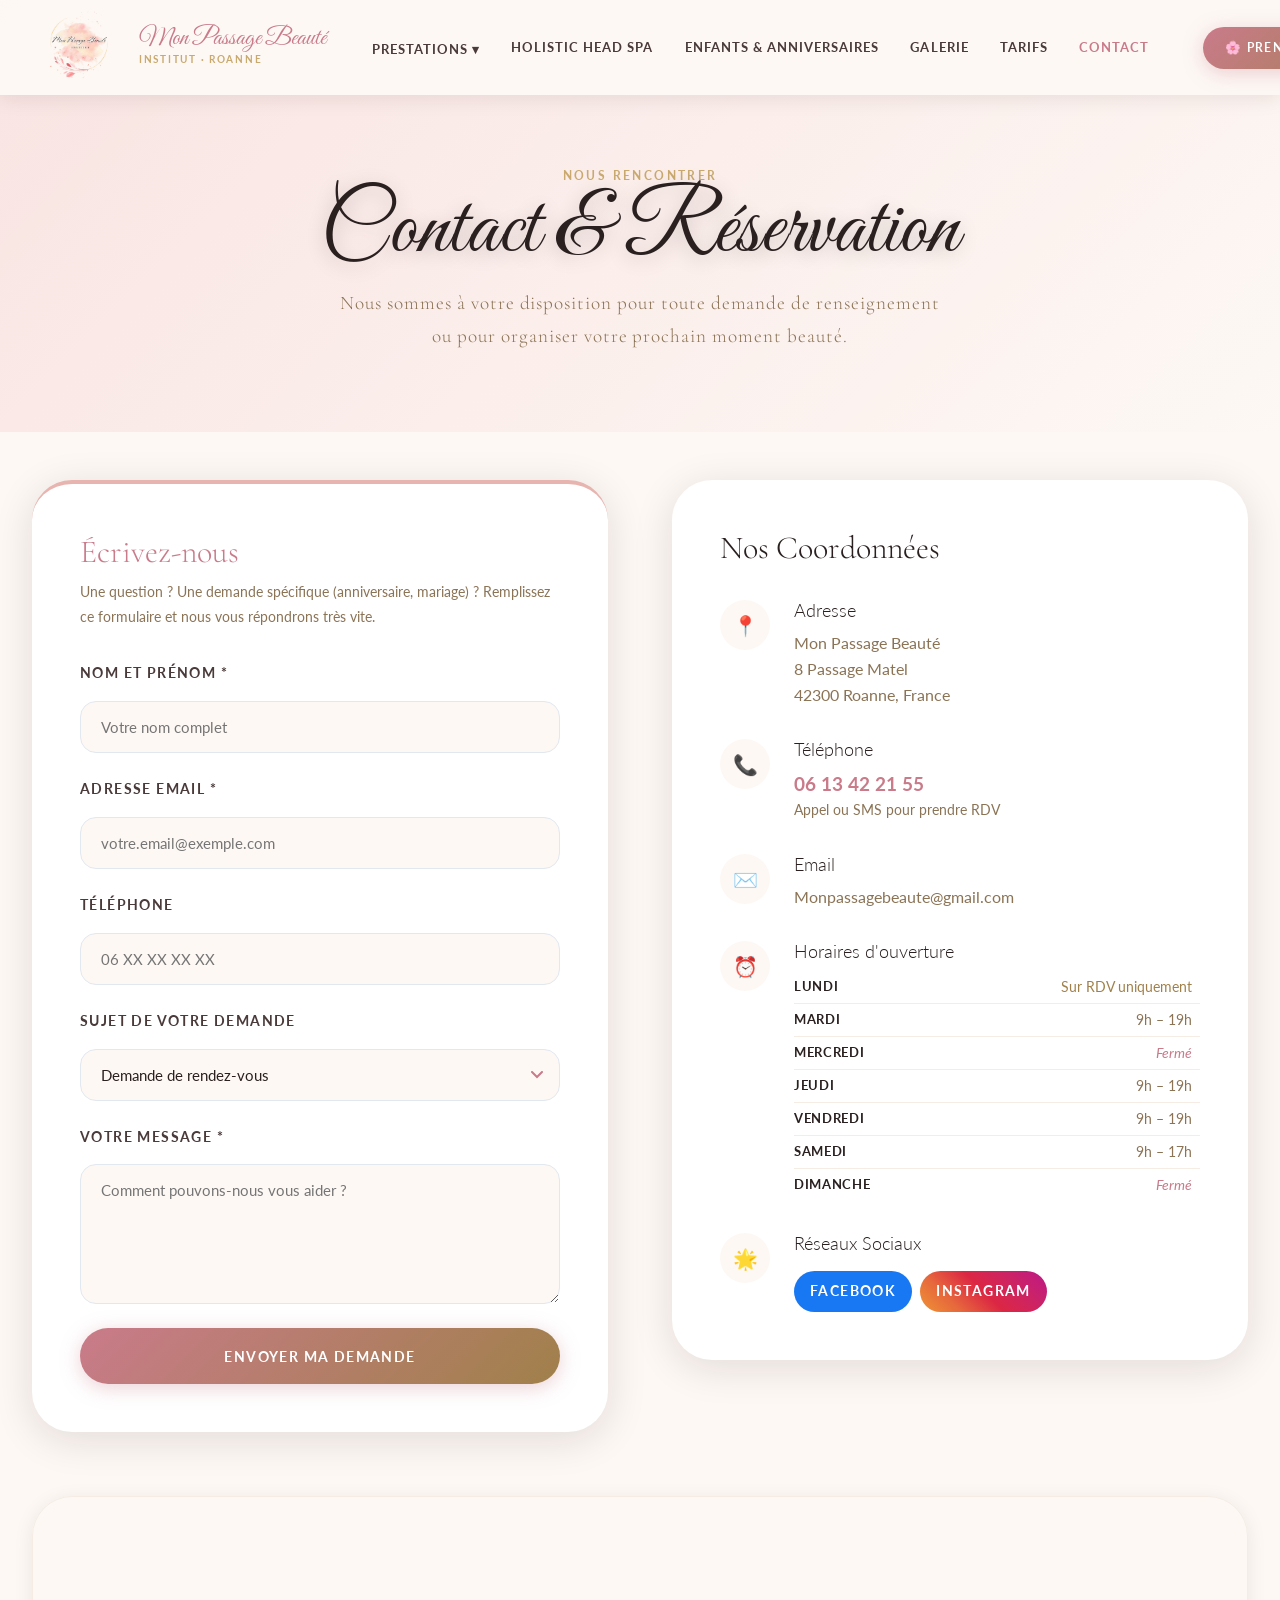
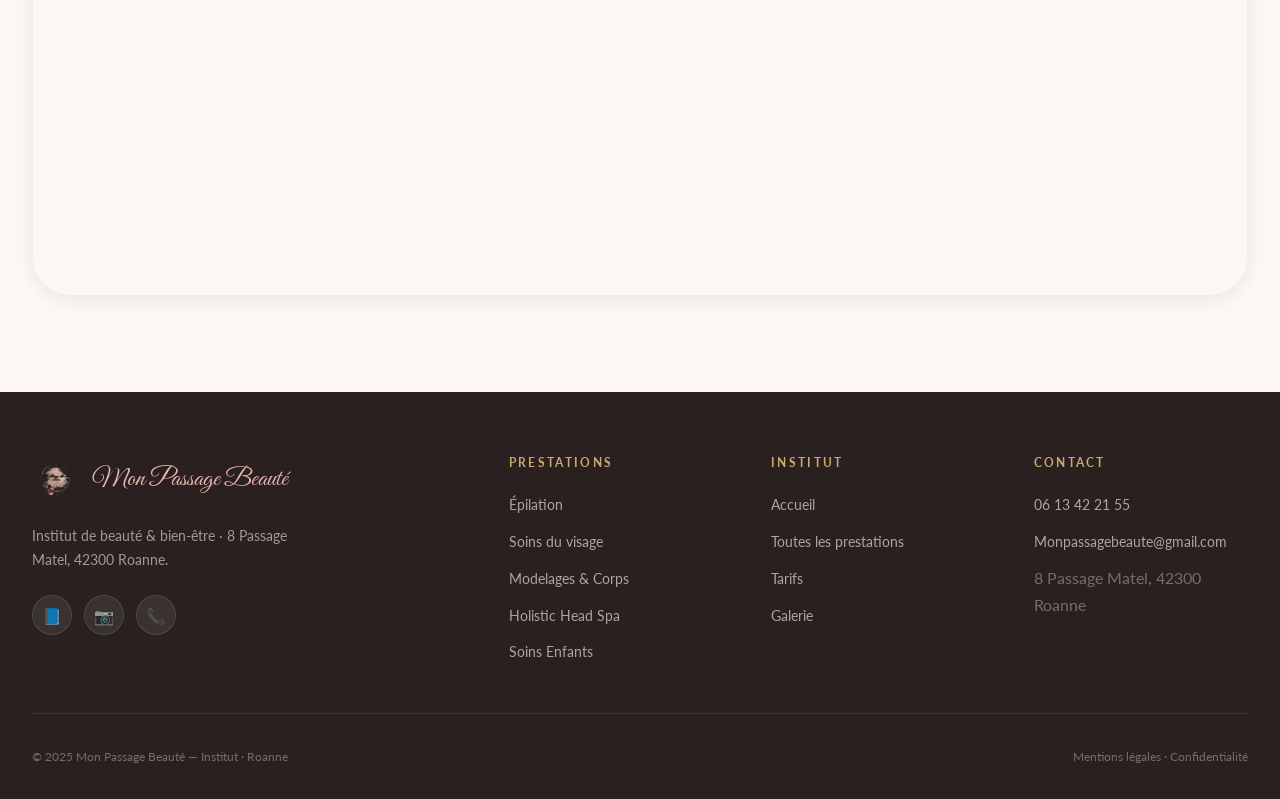
==== commit f5921c44: "fix: responsive layout pour la page contact sur mobile" ====
--- a/contact.html
+++ b/contact.html
@@ -31,6 +31,12 @@
       box-shadow: var(--shadow-card);
       border-top: 4px solid var(--rose);
     }
+    .contact-card-alt {
+      background: var(--white);
+      border-radius: var(--radius-xl);
+      padding: 3rem;
+      box-shadow: var(--shadow-card);
+    }
 
     /* Formulaire */
     .form-group { margin-bottom: 1.5rem; position: relative; }
@@ -94,9 +100,16 @@
       flex-shrink: 0;
       color: var(--rose-deep);
     }
+    .ci-content { min-width: 0; flex: 1; overflow: hidden; }
     .ci-content h3 { font-size: 1.1rem; font-family: var(--font-sans); margin-bottom: 0.5rem; color: var(--dark); }
     .ci-content p, .ci-content a { color: var(--taupe); line-height: 1.6; }
+    .ci-content a { word-break: break-all; }
     .ci-content a:hover { color: var(--rose-deep); text-decoration: underline; }
+
+    /* Horaires table */
+    .horaires-table { width: 100%; border-collapse: collapse; table-layout: fixed; }
+    .horaires-table td { padding: 0.25rem 0.5rem 0.25rem 0; vertical-align: top; font-size: 0.88rem; }
+    .horaires-table td:first-child { width: 38%; white-space: nowrap; }
 
     /* Map */
     .map-container {
@@ -111,8 +124,11 @@
     .map-container iframe { width: 100%; height: 100%; border: 0; }
 
     @media (max-width: 900px) {
-      .contact-grid { grid-template-columns: 1fr; gap: 3rem; margin-top: 2rem; }
+      .contact-grid { grid-template-columns: 1fr; gap: 1.5rem; margin-top: 1.5rem; }
       .contact-hero { padding: 8rem 0 2rem; }
+      .contact-card, .contact-card-alt { padding: 1.5rem; }
+      .map-container { height: 260px; margin-top: 2rem; }
+      .ci-icon { width: 40px; height: 40px; font-size: 1rem; }
     }
   </style>
 </head>
@@ -224,7 +240,7 @@
 
       <!-- COORDONNÉES -->
       <div class="reveal delay-2">
-        <div style="background: var(--white); border-radius: var(--radius-xl); padding: 3rem; box-shadow: var(--shadow-card);">
+        <div class="contact-card-alt">
           <h2 style="font-family: var(--font-serif); font-size: 2rem; color: var(--dark); margin-bottom: 2rem;">Nos Coordonnées</h2>
           
           <div class="contact-info-item">
